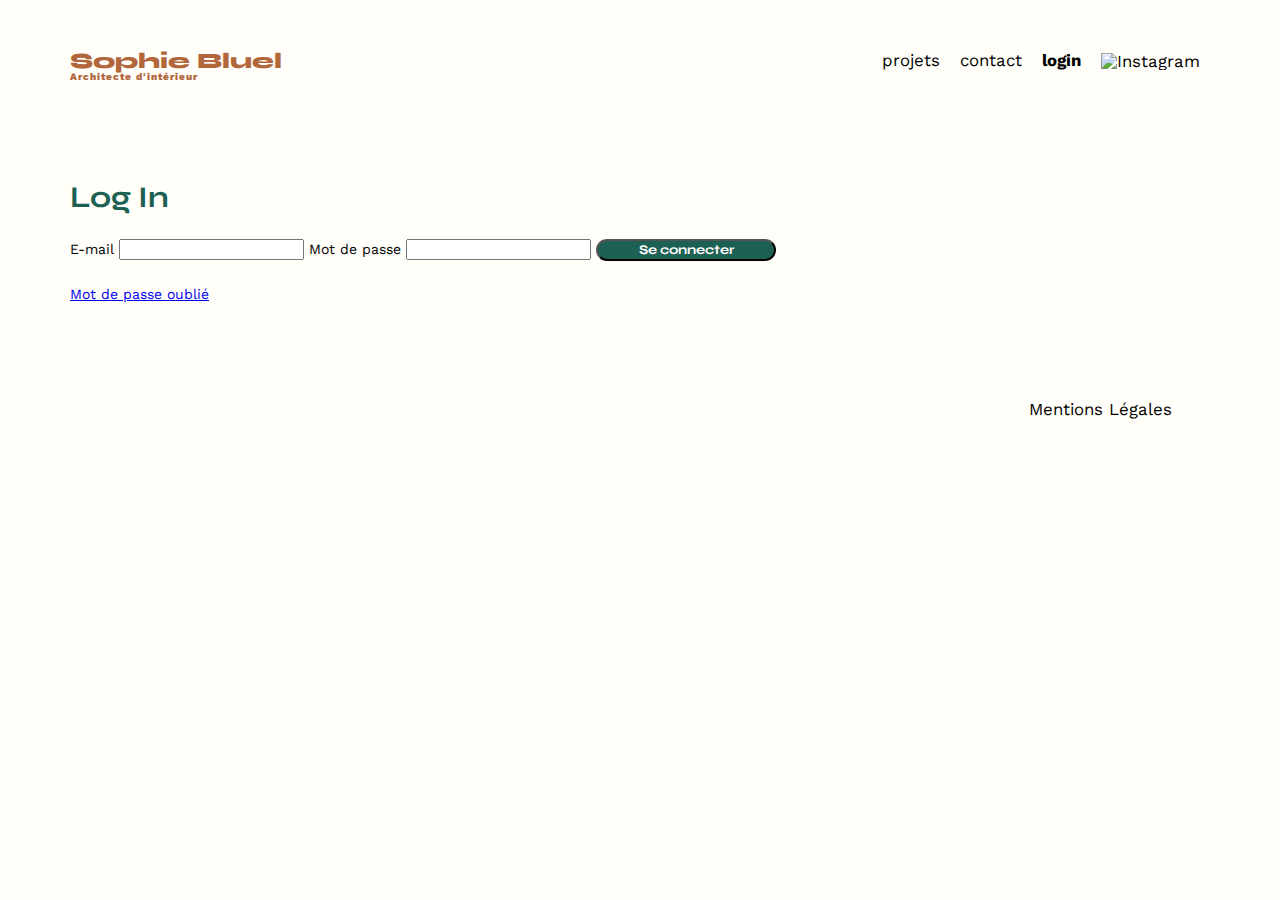
==== FrontEnd/login.html @ 84824511 "Ajout Login" ====
<!DOCTYPE html>
<html lang="fr">
<head>
	<meta charset="UTF-8">
	<title>Sophie Bluel - Architecte d'intérieur</title>
	<meta name="viewport" content="width=device-width, initial-scale=1.0">
	<link rel="preconnect" href="https://fonts.googleapis.com">
	<link rel="preconnect" href="https://fonts.gstatic.com" crossorigin>
	<link href="https://fonts.googleapis.com/css2?family=Syne:wght@700;800&family=Work+Sans&display=swap" rel="stylesheet">
	<meta name="description" content="">
	<link rel="stylesheet" href="https://cdnjs.cloudflare.com/ajax/libs/font-awesome/6.2.1/css/all.min.css" integrity="sha512-MV7K8+y+gLIBoVD59lQIYicR65iaqukzvf/nwasF0nqhPay5w/9lJmVM2hMDcnK1OnMGCdVK+iQrJ7lzPJQd1w==" crossorigin="anonymous" referrerpolicy="no-referrer">
	<link rel="stylesheet" href="./assets/style.css">
	<script src="login.js" async type="module"></script>
</head>
<body>
<header>
    <h1>Sophie Bluel <span>Architecte d'intérieur</span></h1>
    <nav>
		<ul>
			<li><a href="index.html">projets</a></li>
			<li>contact</li>
			<li><a href="login.html" id="loginButton" class="navLink">login</a></li>
			<li><img src="./assets/icons/instagram.png" alt="Instagram"></li>
		</ul>
	</nav>
</header>
<main>
    <section id="connexion-form" class="connexion">
		<h2>Log In</h2>
        <form action="#">
			<label for="email">E-mail</label>
			<input type="email" name="email" id="email" required>
            <label for="password">Mot de passe</label>
			<input type="text" name="password" id="password" required>
            <input type="submit" class="submitInfo" value="Se connecter">
		</form>
        <a href="#">Mot de passe oublié</a>
	</section>
</main>
<footer>
	<nav>
		<ul>
			<li>Mentions Légales</li>
		</ul>
	</nav>
</footer>
</body>
</html>
---- FrontEnd/assets/style.css ----
/* http://meyerweb.com/eric/tools/css/reset/
   v2.0 | 20110126
   License: none (public domain)
*/

html, body, div, span, applet, object, iframe,
h1, h2, h3, h4, h5, h6, p, blockquote, pre,
a, abbr, acronym, address, big, cite, code,
del, dfn, em, img, ins, kbd, q, s, samp,
small, strike, strong, sub, sup, tt, var,
b, u, i, center,
dl, dt, dd, ol, ul, li,
fieldset, form, label, legend,
table, caption, tbody, tfoot, thead, tr, th, td,
article, aside, canvas, details, embed,
figure, figcaption, footer, header, hgroup,
menu, nav, output, ruby, section, summary,
time, mark, audio, video {
	margin: 0;
	padding: 0;
	border: 0;
	font-size: 100%;
	font: inherit;
	vertical-align: baseline;
}
/* HTML5 display-role reset for older browsers */
article, aside, details, figcaption, figure,
footer, header, hgroup, menu, nav, section {
	display: block;
}
body {
	line-height: 1;
}
ol, ul {
	list-style: none;
}
blockquote, q {
	quotes: none;
}
blockquote:before, blockquote:after,
q:before, q:after {
	content: '';
	content: none;
}
table {
	border-collapse: collapse;
	border-spacing: 0;
}
/** end reset css**/



/*_________________GENERAL_________________*/
body {
	max-width: 1140px;
	margin:auto;
	font-family: 'Work Sans' ;
	font-size: 14px;
	background: #FFFEF8;
}

section {
	margin: 100px 0
}

h1{
	display: flex;
	flex-direction: column;
	font-family: 'Syne';
	font-size: 22px;
	font-weight: 800;
	color: #B1663C
}

h1 > span {
	font-family: 'Work Sans';
	font-size:10px;
	letter-spacing: 0.1em;
;
}

h2{
	font-family: 'Syne';
	font-weight: 700;
	font-size: 30px;
	color: #1D6154
}









/*_____________________HEADER_________________________*/

.BarEdit {
	display: flex;
	justify-content: center;
	position: absolute;
	top: 0px;
	left: 0px;
	width: 100%;
	background-color: #000000;
	color: white;
	padding: 22px;

}

header {
	display: flex;
	justify-content: space-between;
	margin: 50px 0;
}


nav ul {
	display: flex;
	align-items: center;
	list-style-type: none;

}
nav li {
	padding: 0 10px;
	font-size: 1.2em;
}

nav a {
	text-decoration: none;
	color: inherit;
}

nav img {
	width: 22px;
	height: 22px;
	margin-top: 3px;
}

.navLink {
	font-weight: bold;
}

li:hover {
	color: #B1663C;
}








/*_________________INTRODUCTION____________________*/
#introduction {
	display: flex;
	align-items: center;
}

#introduction figure {
	flex: 1
}

#introduction img {
	display: block;
	margin: auto;
	width: 80%;
}

#introduction article {
	flex: 1
}

#introduction h2 {
	margin-bottom: 1em;
}

#introduction p {
	margin-bottom: 0.5em;
}






/*_________________PORTFOLIO____________________*/
#portfolio {
	margin-bottom: 50px;
}

#portfolio h2 {
	display: flex;
	align-items: center;
	justify-content: center;
	margin-bottom: 2em;
}


/*_____________FILTER & CATEGORIES_______________*/
.filtres {
	display: flex;
	justify-content: center;
	gap: 10px;
	margin-bottom: 50px;
}

.categorie {
	display: flex;
	border: 1px solid #1D6154;
	border-radius: 60px;
	color: #1D6154;
	background-color: #FFFEF8;
	font-size: 16px;
	font-weight: 700;
	font-family: 'Syne';
	align-items: center;
	height: 37px;
	padding: 10px 20px;
	cursor: pointer;
}

.selectedCategory {
	background-color: #1D6154;
	color: #FFFEF8;
}

.categorie:hover {
	background-color: #1D6154;
	color: #FFFEF8;
}






/*_____________GALLERY_______________*/

.gallery figcaption {
	margin-top: 5px;
}

.gallery {
	width: 100%;
	display: grid;
	grid-template-columns: 1fr 1fr 1fr;
	grid-column-gap: 20px;
	grid-row-gap: 20px;
}

.gallery img {
	width: 100%;

}




/*_____________CONTACT_______________*/
#contact {
	width: 50%;
	margin: auto;
}
#contact > * {
	text-align: center;

}
#contact h2{
	margin-bottom: 20px;
}
#contact form {
	text-align: left;
	margin-top:30px;
	display: flex;
	flex-direction: column;
}

#contact input {
	height: 50px;
	font-size: 1.2em;
	border: none;
	box-shadow: 0px 4px 14px rgba(0, 0, 0, 0.09);
}
#contact label {
	margin: 2em 0 1em 0;
}
#contact textarea {
	border: none;
	box-shadow: 0px 4px 14px rgba(0, 0, 0, 0.09);
}

input[type="submit"]{
	font-family: 'Syne';
	font-weight: 700;
	color: white;
	background-color: #1D6154;
	margin : 2em auto ;
	width: 180px;
	text-align: center;
	border-radius: 60px ;
}



/*_____________FOOTER_______________*/
footer nav ul {
	display: flex;
	justify-content: flex-end;
	margin: 2em
}
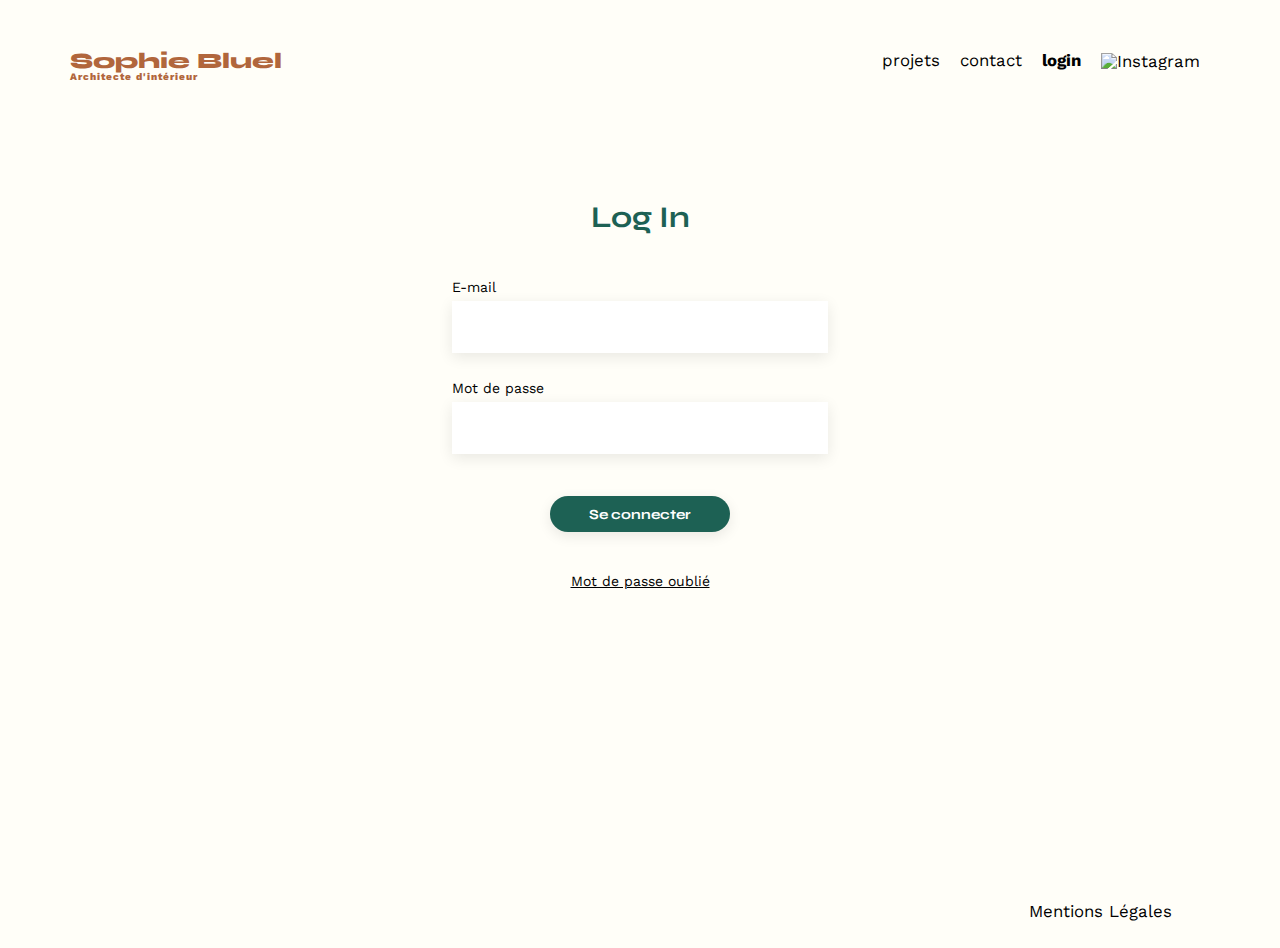
==== commit 67ed0da7: "login css" ====
--- a/FrontEnd/login.html
+++ b/FrontEnd/login.html
@@ -31,7 +31,7 @@
 			<label for="email">E-mail</label>
 			<input type="email" name="email" id="email" required>
             <label for="password">Mot de passe</label>
-			<input type="text" name="password" id="password" required>
+			<input type="password" name="password" id="password" required>
             <input type="submit" class="submitInfo" value="Se connecter">
 		</form>
         <a href="#">Mot de passe oublié</a>
--- a/FrontEnd/assets/style.css
+++ b/FrontEnd/assets/style.css
@@ -199,7 +199,7 @@
 }
 
 
-/*_____________FILTER & CATEGORIES_______________*/
+/*_____________FILTERS & CATEGORIES_______________*/
 .filtres {
 	display: flex;
 	justify-content: center;
@@ -256,6 +256,51 @@
 
 }
 
+
+
+
+
+/*____________________CONNEXION_______________________*/
+.connexion {
+	display: flex;
+	flex-direction: column;
+	text-align: center;
+	align-items: center;
+	margin-top: 120px;
+	margin-bottom: 315px;
+}
+
+.connexion h2 {
+	margin-bottom: 20px;
+}
+
+.connexion form {
+	text-align: left;
+	display: flex;
+	flex-direction: column;
+	width: 33%;
+}
+
+.connexion input {
+	height: 50px;
+	font-size: 1.2em;
+	border: none;
+	box-shadow: 0px 4px 14px rgba(0, 0, 0, 0.09);
+}
+
+.connexion label {
+	margin: 2em 0 0.5em 0;
+}
+
+.connexion input[type="submit"]{
+	height: 36px;
+	font-size: 14px;
+	margin : 3em auto ;
+}
+
+.connexion a {
+	color: inherit;
+}
 
 
 
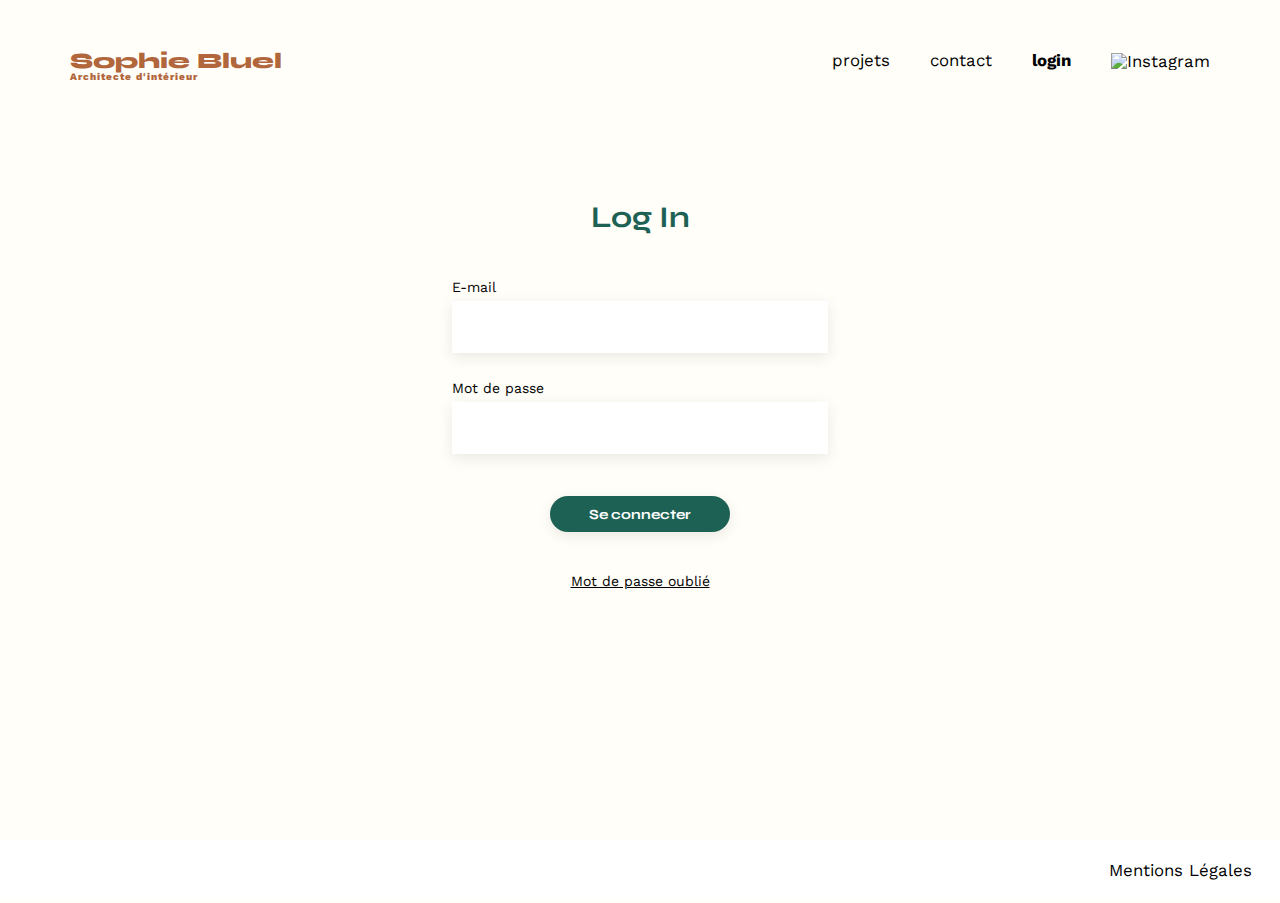
==== commit 5f2004f5: "Mise en place des dernières fonctionnalités  et correction des derniers bugs de la modal - P3 Termin" ====
--- a/FrontEnd/login.html
+++ b/FrontEnd/login.html
@@ -12,15 +12,15 @@
 	<link rel="stylesheet" href="./assets/style.css">
 	<script src="login.js" async type="module"></script>
 </head>
-<body>
+<body class="loginPage">
 <header>
     <h1>Sophie Bluel <span>Architecte d'intérieur</span></h1>
     <nav>
 		<ul>
 			<li><a href="index.html">projets</a></li>
 			<li>contact</li>
-			<li><a href="login.html" id="loginButton" class="navLink">login</a></li>
-			<li><img src="./assets/icons/instagram.png" alt="Instagram"></li>
+			<li><a href="login.html" id="loginButton" class="navLink active">login</a></li>
+			<li><a href="https://www.instagram.com" target="_blank"> <img src="./assets/icons/instagram.png" alt="Instagram"></a> </li>
 		</ul>
 	</nav>
 </header>
@@ -37,7 +37,7 @@
         <a href="#">Mot de passe oublié</a>
 	</section>
 </main>
-<footer>
+<footer id="footer">
 	<nav>
 		<ul>
 			<li>Mentions Légales</li>
--- a/FrontEnd/assets/style.css
+++ b/FrontEnd/assets/style.css
@@ -30,6 +30,7 @@
 }
 body {
 	line-height: 1;
+	overflow-x: hidden;
 }
 ol, ul {
 	list-style: none;
@@ -49,8 +50,7 @@
 /** end reset css**/
 
 
-
-/*_________________GENERAL_________________*/
+/*___________________________________________________GENERAL________________________________________________________*/
 body {
 	max-width: 1140px;
 	margin:auto;
@@ -60,7 +60,7 @@
 }
 
 section {
-	margin: 100px 0
+	margin: 100px 0px
 }
 
 h1{
@@ -86,27 +86,233 @@
 	color: #1D6154
 }
 
-
-
-
-
-
-
-
-
-/*_____________________HEADER_________________________*/
-
-.BarEdit {
-	display: flex;
-	justify-content: center;
+/***** MODAL *****/
+/*________________________________________________MODAL_______________________________________________________*/
+.modal {
+	display: none;
+	align-items: center;
+	justify-content: center;
+	position: fixed;
+	top: 0;
+	left: 0;
+	width: 100%;
+	height: 100%;
+	background: rgba(0, 0, 0, 0.4);
+}
+
+.modalEnvelop {
+	border-radius: 10px;
+	background-color: white;
+	width: 630px;
+	max-width: 100vw;
+	height: 690px;
+	max-height: 100vh;
+	overflow: auto;
+}
+/*_______modal header______*/
+.modalHeaderButton {
+	display: flex;
+	justify-content: flex-end;
+	margin: 30px 30px 0px 30px;
+	gap: 525px;
+}
+
+#backButton {
+	display: none;
+}
+
+#backButton, #closeButton {
+	cursor: pointer;
+	border: none;
+	background-color: white;
+	padding: 0;
+}
+
+#backButton .fa-solid {
+	font-size: 21px;
+	width: 21px;
+}
+
+#closeButton .fa-solid {
+	font-size: 24px;
+	width: 24px;
+}
+
+.modalTitle {
+	display: flex;
+	justify-content: center;
+}
+
+h3 {
+	font-family: 'Work Sans';
+	font-size: 26px;
+	line-height: 30px;
+}
+/*_______ Modal Gallery ______*/
+.modalContent {
+	display: grid;
+	justify-content: center;
+	grid-template-columns: 1fr 1fr 1fr 1fr 1fr;
+	grid-row-gap: 30px;
+	margin: 50px 105px 40px 105px;
+	max-height: 38vh;
+	overflow-y: auto;
+	border-bottom: solid 1px #B3B3B3;
+	padding-bottom: 60px;
+}
+
+.modalWork {
+	display: flex;
+	justify-content: center;
+	position: relative;
+}
+
+.modalWork img {
+	height: 102px;
+	width: 76px;
+}
+
+.modalWork i {
+	position: absolute;
+	top: 5px;
+	right: 9px;
+	cursor: pointer;
+	color: white;
+	font-size: 11px;
+	border-radius: 2px;
+	padding: 3px 3.70px;
+	background-color: black;
+}
+
+
+/*_______ Modal Ajout Travaux ______*/
+.modalForm {
+	display: none;
+	flex-direction: column;
+	align-items: center;
+	margin: 50px 105px 40px 105px;
+	gap: 10px;
+	border-bottom: solid 2px #B3B3B3;
+	padding-bottom: 46px;
+}
+
+#addForm {
+	display: none;
+	flex-direction: column;
+	align-items: center;
+	justify-content: center;
+	border-radius: 3px;
+	background-color: #E8F1F6;
+	width: 420px;
+	height: 169px;
+}
+
+#addForm .fa-regular {
+	color: #CBD6DC;
+	font-size: 76px;
+	margin-bottom: 10px;
+}
+
+.fileUploadButton {
+	border: none;
+	border-radius: 50px;
+	background-color: #CBD6DC;
+	font-family: 'Work Sans';
+	color: #306685;
+	font-size: 14px;
+	padding: 10px 33px;
+	cursor: pointer;
+	margin-bottom: 5px;
+}
+
+#fileUpload {
+	display: none;
+}
+
+.fileUploadButton span {
+	font-weight: bold;
+}
+
+.acceptedFiles {
+	font-size: 12px;
+	font-weight: 400;
+	color: #444444;
+}
+
+.image-preview {
+	max-width: 100%;
+	max-height: 169px;
+}
+
+#addInfoForm {
+	display: none;
+	flex-direction: column;
+	width: 420px;
+}
+
+#addInfoForm label {
+	margin: 1.5em 0 1em 0;
+	color: #3D3D3D;
+	font-weight: bold;
+}
+
+#addTitle, #addCategory {
+	border: none;
+	outline: none;
+	box-shadow: 0px 4px 14px rgba(0, 0, 0, 0.09);
+	font-family: 'Work Sans';
+	font-size: 14px;
+	color: #444444;
+	padding: 0px 15px;
+	height: 51px;
+	appearance: none;
+    -webkit-appearance: none;
+    -moz-appearance: none;
+}
+
+#addCategory {
+	background-image: url('./icons/chevron-down-24.png');
+	background-repeat: no-repeat;
+    background-position: right 25px center;
+    background-size: 12px 12px;
+    cursor: pointer;
+}
+/*_______ Modal Button ______*/
+.buttonAddPictures {
+	display: flex;
+	justify-content: center;
+}
+
+#addPictures, #addConfirm {
+	border: none;
+	border-radius: 60px;
+	background-color: #1D6154;
+	color: white;
+	width: 237px;
+	padding: 10px 0px;
+	font-family: 'Syne';
+	font-weight: 700;
+	font-size: 14px;
+	cursor: pointer;
+}
+
+#addConfirm {
+	display: none;
+}
+
+
+
+/*_____________________________________________HEADER________________________________________________*/
+.topBar {
+	display: flex;
+	justify-content: center;
+	background-color: #000000;
+	color: white;
+	padding: 22px;
 	position: absolute;
 	top: 0px;
 	left: 0px;
 	width: 100%;
-	background-color: #000000;
-	color: white;
-	padding: 22px;
-
 }
 
 header {
@@ -120,10 +326,14 @@
 	display: flex;
 	align-items: center;
 	list-style-type: none;
-
-}
+	gap: 40px;
+}
+
+.navLink.active {
+	font-weight: bold;
+}
+
 nav li {
-	padding: 0 10px;
 	font-size: 1.2em;
 }
 
@@ -138,22 +348,58 @@
 	margin-top: 3px;
 }
 
-.navLink {
-	font-weight: bold;
-}
-
 li:hover {
 	color: #B1663C;
 }
 
 
-
-
-
-
-
-
-/*_________________INTRODUCTION____________________*/
+/*________________________________________________________CONNEXION______________________________________________________________*/
+.connexion {
+	display: flex;
+	flex-direction: column;
+	text-align: center;
+	align-items: center;
+	margin-top: 120px;
+	margin-bottom: 315px;
+}
+
+.connexion h2 {
+	margin-bottom: 20px;
+}
+
+.connexion form {
+	text-align: left;
+	display: flex;
+	flex-direction: column;
+	width: 33%;
+}
+
+.connexion input {
+	height: 50px;
+	font-size: 1.2em;
+	border: none;
+	box-shadow: 0px 4px 14px rgba(0, 0, 0, 0.09);
+}
+
+.connexion label {
+	margin: 2em 0 0.5em 0;
+}
+
+.connexion input[type="submit"]{
+	height: 36px;
+	font-size: 14px;
+	margin : 3em auto ;
+}
+
+.connexion a {
+	color: inherit;
+}
+
+.loginPage {
+	overflow-y: hidden;
+}
+
+/*_______________________________________________INTRODUCTION_________________________________________________*/
 #introduction {
 	display: flex;
 	align-items: center;
@@ -181,12 +427,11 @@
 	margin-bottom: 0.5em;
 }
 
-
-
-
-
-
-/*_________________PORTFOLIO____________________*/
+.introH2 {
+	display: none;
+}
+
+/*____________________________________________________PORTFOLIO________________________________________________________*/
 #portfolio {
 	margin-bottom: 50px;
 }
@@ -197,9 +442,20 @@
 	justify-content: center;
 	margin-bottom: 2em;
 }
-
-
-/*_____________FILTERS & CATEGORIES_______________*/
+/** (bouton modifier) **/
+.editButton {
+	font-family: 'Work Sans';
+	color: #000000;
+	margin-left: 35px;
+	font-size: 14px;
+	font-weight: 400;
+	cursor: pointer;
+}
+
+.editButton .fa-regular {
+	font-size: 16px;
+}
+/*__________________________________________________FILTERS & CATEGORIES________________________________________________*/
 .filtres {
 	display: flex;
 	justify-content: center;
@@ -232,13 +488,7 @@
 	color: #FFFEF8;
 }
 
-
-
-
-
-
-/*_____________GALLERY_______________*/
-
+/*_____________________________________________________GALLERY_____________________________________________________________*/
 .gallery figcaption {
 	margin-top: 5px;
 }
@@ -257,65 +507,21 @@
 }
 
 
-
-
-
-/*____________________CONNEXION_______________________*/
-.connexion {
-	display: flex;
-	flex-direction: column;
-	text-align: center;
-	align-items: center;
-	margin-top: 120px;
-	margin-bottom: 315px;
-}
-
-.connexion h2 {
-	margin-bottom: 20px;
-}
-
-.connexion form {
-	text-align: left;
-	display: flex;
-	flex-direction: column;
-	width: 33%;
-}
-
-.connexion input {
-	height: 50px;
-	font-size: 1.2em;
-	border: none;
-	box-shadow: 0px 4px 14px rgba(0, 0, 0, 0.09);
-}
-
-.connexion label {
-	margin: 2em 0 0.5em 0;
-}
-
-.connexion input[type="submit"]{
-	height: 36px;
-	font-size: 14px;
-	margin : 3em auto ;
-}
-
-.connexion a {
-	color: inherit;
-}
-
-
-
-/*_____________CONTACT_______________*/
+/*________________________________________________________CONTACT___________________________________________________________*/
 #contact {
-	width: 50%;
+	width: 35%;
 	margin: auto;
 }
+
 #contact > * {
 	text-align: center;
 
 }
+
 #contact h2{
 	margin-bottom: 20px;
 }
+
 #contact form {
 	text-align: left;
 	margin-top:30px;
@@ -324,17 +530,25 @@
 }
 
 #contact input {
-	height: 50px;
+	height: 36px;
 	font-size: 1.2em;
 	border: none;
+	padding-right: 15px;
+	padding-left: 15px;
 	box-shadow: 0px 4px 14px rgba(0, 0, 0, 0.09);
-}
+	font-size: 14px;
+	outline: none;
+}
+
 #contact label {
 	margin: 2em 0 1em 0;
 }
+
 #contact textarea {
 	border: none;
+	padding: 10px 12px;
 	box-shadow: 0px 4px 14px rgba(0, 0, 0, 0.09);
+	outline: none;
 }
 
 input[type="submit"]{
@@ -348,12 +562,39 @@
 	border-radius: 60px ;
 }
 
-
-
-/*_____________FOOTER_______________*/
+.connexion input[type="submit"]{
+	height: 36px;
+	font-size: 14px;
+}
+
+/*________________________________________________________FOOTER________________________________________________________*/
 footer nav ul {
 	display: flex;
 	justify-content: flex-end;
 	margin: 2em
 }
 
+.footer {
+    width: 100%;
+    height: 60px;
+    background-color: #ffffff;
+    position: absolute;
+    left: 0;
+    display: flex;
+    justify-content: end;
+    align-items: center;
+    box-sizing: border-box;
+}
+
+#footer {
+    width: 100%;
+    height: 60px;
+    background-color: #ffffff;
+    position: fixed;
+    left: 0;
+    display: flex;
+    justify-content: end;
+    align-items: center;
+    box-sizing: border-box;
+	bottom: 0;
+}
